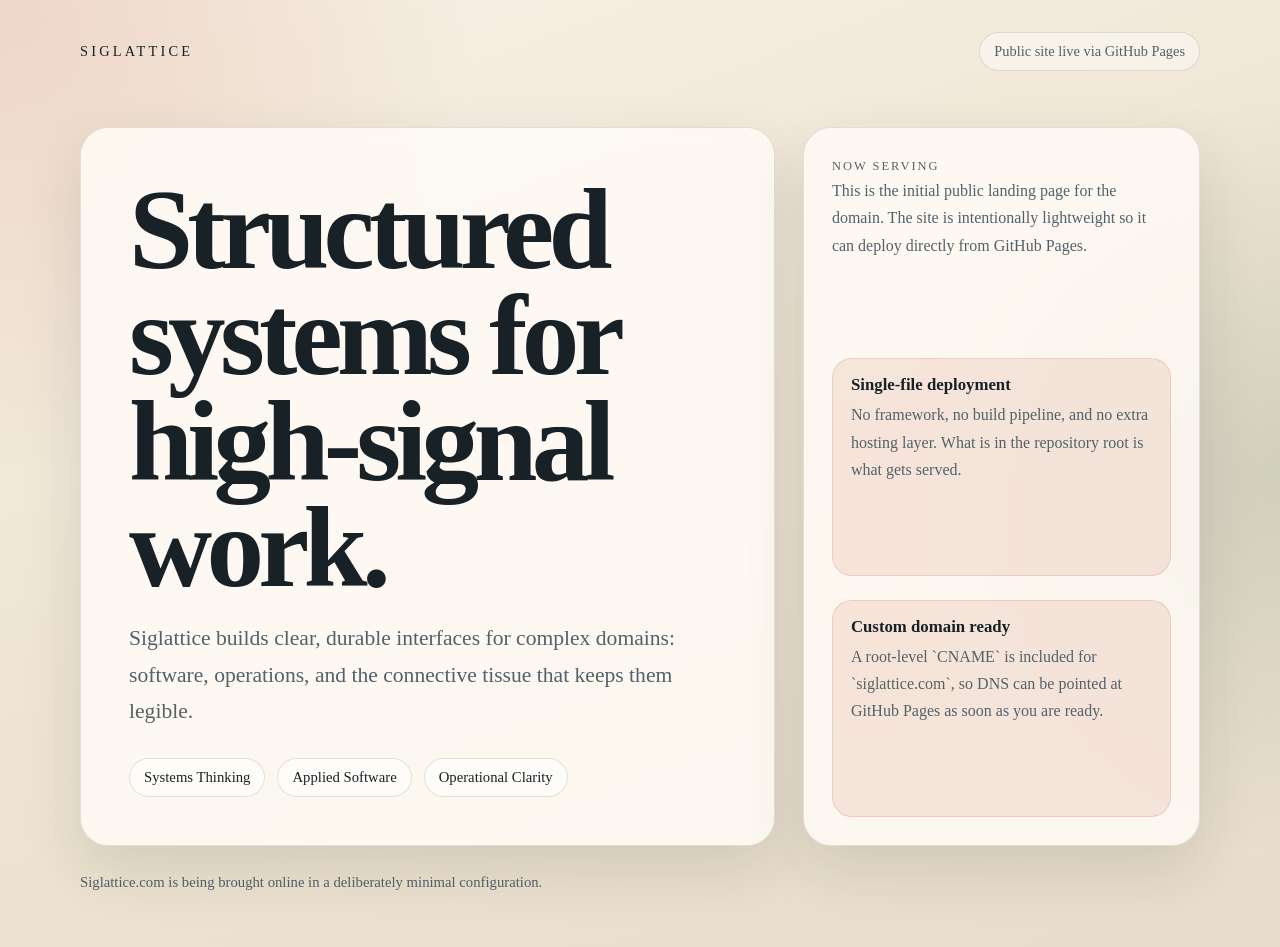
==== index.html @ efca010e "Add GitHub Pages landing page" ====
<!doctype html>
<html lang="en">
  <head>
    <meta charset="utf-8">
    <meta name="viewport" content="width=device-width, initial-scale=1">
    <title>Siglattice</title>
    <meta
      name="description"
      content="Siglattice builds structured systems for complex, high-signal work."
    >
    <style>
      :root {
        --bg: #f5efe4;
        --panel: rgba(255, 252, 247, 0.84);
        --text: #182126;
        --muted: #53616a;
        --line: rgba(24, 33, 38, 0.12);
        --accent: #c65d3b;
        --accent-soft: rgba(198, 93, 59, 0.12);
        --shadow: 0 24px 60px rgba(24, 33, 38, 0.12);
      }

      * {
        box-sizing: border-box;
      }

      html {
        min-height: 100%;
        background:
          radial-gradient(circle at top left, rgba(198, 93, 59, 0.18), transparent 30%),
          radial-gradient(circle at right, rgba(39, 89, 74, 0.14), transparent 28%),
          linear-gradient(160deg, #f7f1e7 0%, #efe5d2 48%, #e8ddca 100%);
      }

      body {
        margin: 0;
        min-height: 100vh;
        font-family: Georgia, "Times New Roman", serif;
        color: var(--text);
      }

      .shell {
        width: min(1120px, calc(100vw - 48px));
        margin: 0 auto;
        padding: 32px 0 56px;
      }

      .masthead {
        display: flex;
        justify-content: space-between;
        align-items: center;
        gap: 16px;
        margin-bottom: 56px;
      }

      .brand {
        font-size: 0.9rem;
        letter-spacing: 0.22em;
        text-transform: uppercase;
      }

      .status {
        border: 1px solid var(--line);
        border-radius: 999px;
        padding: 10px 14px;
        background: rgba(255, 255, 255, 0.45);
        color: var(--muted);
        font-size: 0.9rem;
      }

      .hero {
        display: grid;
        grid-template-columns: minmax(0, 1.4fr) minmax(280px, 0.8fr);
        gap: 28px;
        align-items: stretch;
      }

      .intro,
      .panel {
        border: 1px solid var(--line);
        border-radius: 28px;
        background: var(--panel);
        backdrop-filter: blur(10px);
        box-shadow: var(--shadow);
      }

      .intro {
        padding: 48px;
      }

      h1 {
        margin: 0 0 20px;
        font-size: clamp(3.6rem, 10vw, 7.2rem);
        line-height: 0.92;
        font-weight: 600;
        letter-spacing: -0.05em;
      }

      .lead {
        max-width: 36rem;
        margin: 0 0 28px;
        font-size: clamp(1.05rem, 2.2vw, 1.35rem);
        line-height: 1.7;
        color: var(--muted);
      }

      .pillrow {
        display: flex;
        flex-wrap: wrap;
        gap: 12px;
      }

      .pill {
        padding: 10px 14px;
        border-radius: 999px;
        border: 1px solid var(--line);
        background: rgba(255, 255, 255, 0.6);
        font-size: 0.92rem;
      }

      .panel {
        padding: 28px;
        display: grid;
        gap: 24px;
      }

      .eyebrow {
        margin: 0;
        color: var(--accent);
        text-transform: uppercase;
        letter-spacing: 0.16em;
        font-size: 0.78rem;
      }

      .panel p {
        margin: 0;
        color: var(--muted);
        line-height: 1.7;
      }

      .signal {
        padding: 16px 18px;
        border-radius: 20px;
        background: var(--accent-soft);
        border: 1px solid rgba(198, 93, 59, 0.18);
      }

      .signal strong {
        display: block;
        margin-bottom: 6px;
        font-size: 1.05rem;
        color: var(--text);
      }

      footer {
        margin-top: 28px;
        color: var(--muted);
        font-size: 0.92rem;
      }

      @media (max-width: 840px) {
        .shell {
          width: min(100vw - 28px, 1120px);
          padding-top: 18px;
        }

        .masthead {
          margin-bottom: 22px;
          align-items: flex-start;
          flex-direction: column;
        }

        .hero {
          grid-template-columns: 1fr;
        }

        .intro,
        .panel {
          padding: 24px;
          border-radius: 22px;
        }
      }
    </style>
  </head>
  <body>
    <main class="shell">
      <div class="masthead">
        <div class="brand">Siglattice</div>
        <div class="status">Public site live via GitHub Pages</div>
      </div>

      <section class="hero">
        <article class="intro">
          <h1>Structured systems for high-signal work.</h1>
          <p class="lead">
            Siglattice builds clear, durable interfaces for complex domains:
            software, operations, and the connective tissue that keeps them legible.
          </p>
          <div class="pillrow">
            <div class="pill">Systems Thinking</div>
            <div class="pill">Applied Software</div>
            <div class="pill">Operational Clarity</div>
          </div>
        </article>

        <aside class="panel">
          <div>
            <p class="eyebrow">Now Serving</p>
            <p>
              This is the initial public landing page for the domain. The site is
              intentionally lightweight so it can deploy directly from GitHub Pages.
            </p>
          </div>

          <div class="signal">
            <strong>Single-file deployment</strong>
            <p>
              No framework, no build pipeline, and no extra hosting layer. What is in
              the repository root is what gets served.
            </p>
          </div>

          <div class="signal">
            <strong>Custom domain ready</strong>
            <p>
              A root-level `CNAME` is included for `siglattice.com`, so DNS can be
              pointed at GitHub Pages as soon as you are ready.
            </p>
          </div>
        </aside>
      </section>

      <footer>
        Siglattice.com is being brought online in a deliberately minimal configuration.
      </footer>
    </main>
  </body>
</html>
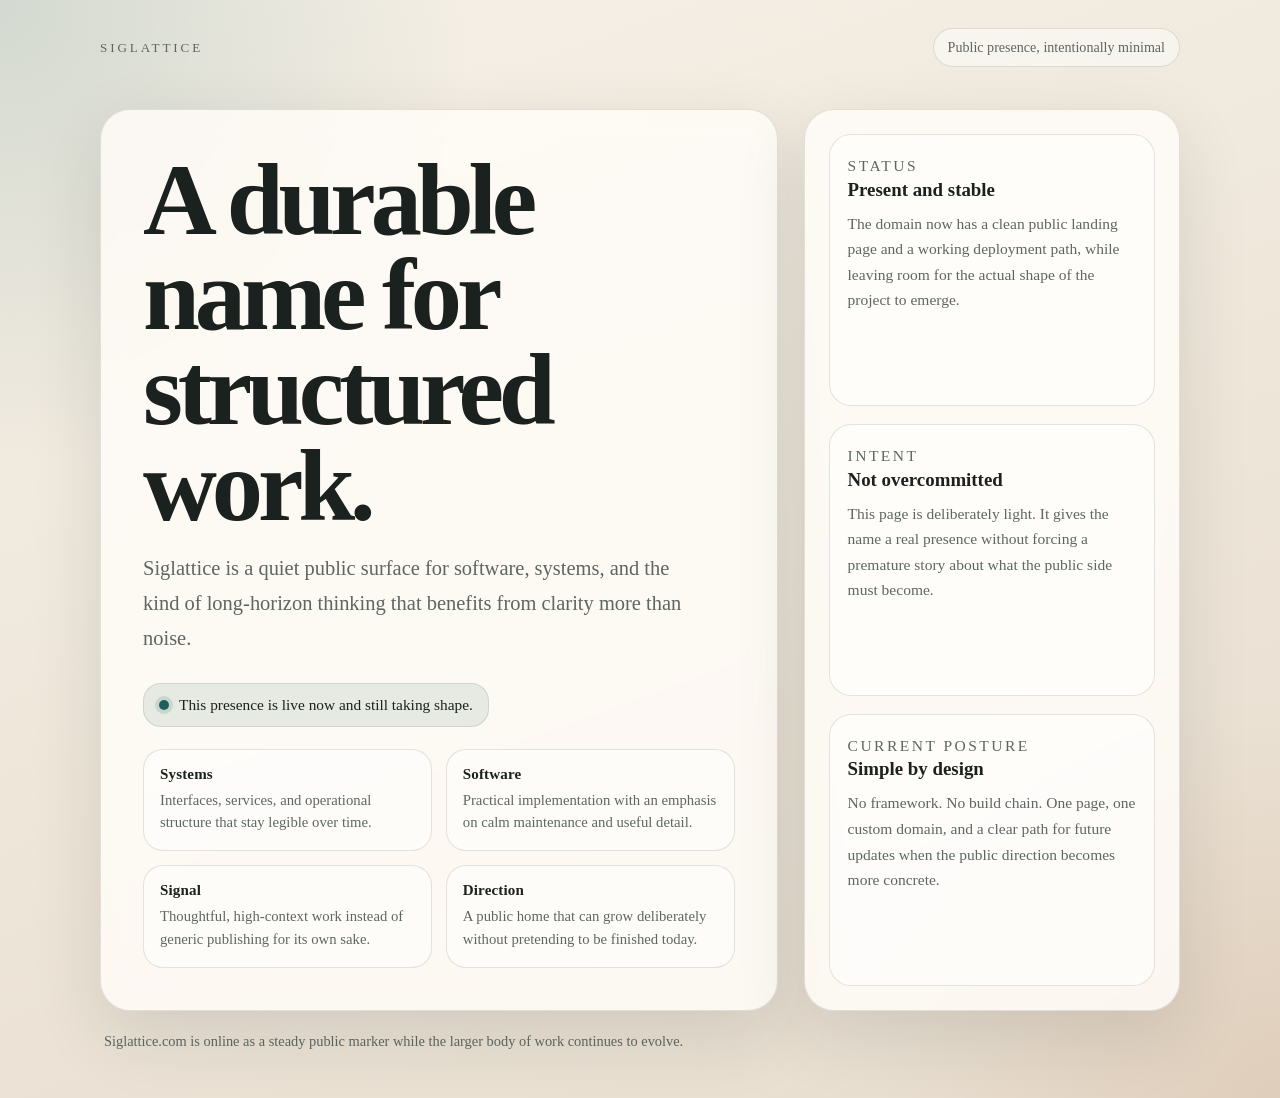
==== commit 3e2d6a78: "Refresh Siglattice landing page" ====
--- a/index.html
+++ b/index.html
@@ -6,18 +6,18 @@
     <title>Siglattice</title>
     <meta
       name="description"
-      content="Siglattice builds structured systems for complex, high-signal work."
+      content="Siglattice is a surface for structured systems, software, and durable digital presence."
     >
     <style>
       :root {
-        --bg: #f5efe4;
-        --panel: rgba(255, 252, 247, 0.84);
-        --text: #182126;
-        --muted: #53616a;
-        --line: rgba(24, 33, 38, 0.12);
-        --accent: #c65d3b;
-        --accent-soft: rgba(198, 93, 59, 0.12);
-        --shadow: 0 24px 60px rgba(24, 33, 38, 0.12);
+        --bg: #f2eee6;
+        --paper: rgba(255, 252, 247, 0.86);
+        --ink: #1b211f;
+        --muted: #5d6762;
+        --line: rgba(27, 33, 31, 0.12);
+        --accent: #1f5f57;
+        --accent-soft: rgba(31, 95, 87, 0.1);
+        --shadow: 0 24px 70px rgba(27, 33, 31, 0.12);
       }
 
       * {
@@ -27,22 +27,22 @@
       html {
         min-height: 100%;
         background:
-          radial-gradient(circle at top left, rgba(198, 93, 59, 0.18), transparent 30%),
-          radial-gradient(circle at right, rgba(39, 89, 74, 0.14), transparent 28%),
-          linear-gradient(160deg, #f7f1e7 0%, #efe5d2 48%, #e8ddca 100%);
+          radial-gradient(circle at top left, rgba(31, 95, 87, 0.16), transparent 28%),
+          radial-gradient(circle at bottom right, rgba(177, 111, 64, 0.14), transparent 24%),
+          linear-gradient(160deg, #f6f1e8 0%, #eee6d9 52%, #e7ddcf 100%);
       }
 
       body {
         margin: 0;
         min-height: 100vh;
-        font-family: Georgia, "Times New Roman", serif;
-        color: var(--text);
+        color: var(--ink);
+        font-family: "Iowan Old Style", "Palatino Linotype", "Book Antiqua", Georgia, serif;
       }
 
       .shell {
-        width: min(1120px, calc(100vw - 48px));
+        width: min(1080px, calc(100vw - 40px));
         margin: 0 auto;
-        padding: 32px 0 56px;
+        padding: 28px 0 48px;
       }
 
       .masthead {
@@ -50,188 +50,249 @@
         justify-content: space-between;
         align-items: center;
         gap: 16px;
-        margin-bottom: 56px;
+        margin-bottom: 42px;
       }
 
       .brand {
-        font-size: 0.9rem;
         letter-spacing: 0.22em;
         text-transform: uppercase;
-      }
-
-      .status {
-        border: 1px solid var(--line);
+        font-size: 0.82rem;
+        color: var(--muted);
+      }
+
+      .state {
+        padding: 10px 14px;
         border-radius: 999px;
-        padding: 10px 14px;
-        background: rgba(255, 255, 255, 0.45);
-        color: var(--muted);
-        font-size: 0.9rem;
+        border: 1px solid var(--line);
+        background: rgba(255, 255, 255, 0.46);
+        color: var(--muted);
+        font-size: 0.88rem;
+      }
+
+      .frame {
+        display: grid;
+        grid-template-columns: minmax(0, 1.35fr) minmax(300px, 0.75fr);
+        gap: 26px;
+      }
+
+      .hero,
+      .column {
+        border: 1px solid var(--line);
+        border-radius: 30px;
+        background: var(--paper);
+        backdrop-filter: blur(12px);
+        box-shadow: var(--shadow);
       }
 
       .hero {
-        display: grid;
-        grid-template-columns: minmax(0, 1.4fr) minmax(280px, 0.8fr);
-        gap: 28px;
-        align-items: stretch;
-      }
-
-      .intro,
-      .panel {
-        border: 1px solid var(--line);
-        border-radius: 28px;
-        background: var(--panel);
-        backdrop-filter: blur(10px);
-        box-shadow: var(--shadow);
-      }
-
-      .intro {
-        padding: 48px;
+        padding: 42px;
       }
 
       h1 {
-        margin: 0 0 20px;
-        font-size: clamp(3.6rem, 10vw, 7.2rem);
-        line-height: 0.92;
+        margin: 0 0 18px;
+        font-size: clamp(3.4rem, 8vw, 6.6rem);
+        line-height: 0.93;
         font-weight: 600;
         letter-spacing: -0.05em;
       }
 
-      .lead {
-        max-width: 36rem;
-        margin: 0 0 28px;
-        font-size: clamp(1.05rem, 2.2vw, 1.35rem);
-        line-height: 1.7;
-        color: var(--muted);
-      }
-
-      .pillrow {
-        display: flex;
-        flex-wrap: wrap;
-        gap: 12px;
-      }
-
-      .pill {
-        padding: 10px 14px;
+      .lede {
+        max-width: 34rem;
+        margin: 0 0 26px;
+        color: var(--muted);
+        font-size: clamp(1.05rem, 2vw, 1.28rem);
+        line-height: 1.72;
+      }
+
+      .note {
+        display: inline-flex;
+        align-items: center;
+        gap: 10px;
+        padding: 12px 15px;
+        border-radius: 18px;
+        background: var(--accent-soft);
+        border: 1px solid rgba(31, 95, 87, 0.14);
+        color: var(--ink);
+        font-size: 0.96rem;
+      }
+
+      .note::before {
+        content: "";
+        width: 10px;
+        height: 10px;
         border-radius: 999px;
-        border: 1px solid var(--line);
-        background: rgba(255, 255, 255, 0.6);
-        font-size: 0.92rem;
-      }
-
-      .panel {
-        padding: 28px;
+        background: var(--accent);
+        box-shadow: 0 0 0 4px rgba(31, 95, 87, 0.14);
+      }
+
+      .column {
         display: grid;
-        gap: 24px;
+        gap: 18px;
+        padding: 24px;
+      }
+
+      .card {
+        padding: 18px 18px 20px;
+        border-radius: 22px;
+        border: 1px solid var(--line);
+        background: rgba(255, 255, 255, 0.56);
       }
 
       .eyebrow {
-        margin: 0;
+        margin: 0 0 8px;
         color: var(--accent);
         text-transform: uppercase;
         letter-spacing: 0.16em;
-        font-size: 0.78rem;
-      }
-
-      .panel p {
+        font-size: 0.76rem;
+      }
+
+      .card h2 {
+        margin: 0 0 10px;
+        font-size: 1.18rem;
+        font-weight: 600;
+      }
+
+      .card p {
         margin: 0;
         color: var(--muted);
-        line-height: 1.7;
-      }
-
-      .signal {
-        padding: 16px 18px;
+        line-height: 1.65;
+        font-size: 0.97rem;
+      }
+
+      .grid {
+        display: grid;
+        grid-template-columns: repeat(2, minmax(0, 1fr));
+        gap: 14px;
+        margin-top: 22px;
+      }
+
+      .tile {
+        padding: 16px;
         border-radius: 20px;
-        background: var(--accent-soft);
-        border: 1px solid rgba(198, 93, 59, 0.18);
-      }
-
-      .signal strong {
+        border: 1px solid var(--line);
+        background: rgba(255, 255, 255, 0.5);
+      }
+
+      .tile strong {
         display: block;
         margin-bottom: 6px;
-        font-size: 1.05rem;
-        color: var(--text);
+        font-size: 0.94rem;
+        letter-spacing: 0.01em;
+      }
+
+      .tile span {
+        color: var(--muted);
+        font-size: 0.92rem;
+        line-height: 1.55;
       }
 
       footer {
-        margin-top: 28px;
-        color: var(--muted);
-        font-size: 0.92rem;
-      }
-
-      @media (max-width: 840px) {
+        margin-top: 22px;
+        padding-left: 4px;
+        color: var(--muted);
+        font-size: 0.9rem;
+      }
+
+      @media (max-width: 880px) {
         .shell {
-          width: min(100vw - 28px, 1120px);
+          width: min(100vw - 24px, 1080px);
           padding-top: 18px;
         }
 
         .masthead {
-          margin-bottom: 22px;
+          margin-bottom: 20px;
+          flex-direction: column;
           align-items: flex-start;
-          flex-direction: column;
+        }
+
+        .frame {
+          grid-template-columns: 1fr;
         }
 
         .hero {
+          padding: 28px;
+          border-radius: 24px;
+        }
+
+        .column {
+          padding: 18px;
+          border-radius: 24px;
+        }
+
+        .grid {
           grid-template-columns: 1fr;
-        }
-
-        .intro,
-        .panel {
-          padding: 24px;
-          border-radius: 22px;
         }
       }
     </style>
   </head>
   <body>
     <main class="shell">
-      <div class="masthead">
+      <header class="masthead">
         <div class="brand">Siglattice</div>
-        <div class="status">Public site live via GitHub Pages</div>
-      </div>
-
-      <section class="hero">
-        <article class="intro">
-          <h1>Structured systems for high-signal work.</h1>
-          <p class="lead">
-            Siglattice builds clear, durable interfaces for complex domains:
-            software, operations, and the connective tissue that keeps them legible.
+        <div class="state">Public presence, intentionally minimal</div>
+      </header>
+
+      <section class="frame">
+        <article class="hero">
+          <h1>A durable name for structured work.</h1>
+          <p class="lede">
+            Siglattice is a quiet public surface for software, systems, and the kind of
+            long-horizon thinking that benefits from clarity more than noise.
           </p>
-          <div class="pillrow">
-            <div class="pill">Systems Thinking</div>
-            <div class="pill">Applied Software</div>
-            <div class="pill">Operational Clarity</div>
+          <div class="note">This presence is live now and still taking shape.</div>
+
+          <div class="grid">
+            <div class="tile">
+              <strong>Systems</strong>
+              <span>Interfaces, services, and operational structure that stay legible over time.</span>
+            </div>
+            <div class="tile">
+              <strong>Software</strong>
+              <span>Practical implementation with an emphasis on calm maintenance and useful detail.</span>
+            </div>
+            <div class="tile">
+              <strong>Signal</strong>
+              <span>Thoughtful, high-context work instead of generic publishing for its own sake.</span>
+            </div>
+            <div class="tile">
+              <strong>Direction</strong>
+              <span>A public home that can grow deliberately without pretending to be finished today.</span>
+            </div>
           </div>
         </article>
 
-        <aside class="panel">
-          <div>
-            <p class="eyebrow">Now Serving</p>
+        <aside class="column">
+          <section class="card">
+            <p class="eyebrow">Status</p>
+            <h2>Present and stable</h2>
             <p>
-              This is the initial public landing page for the domain. The site is
-              intentionally lightweight so it can deploy directly from GitHub Pages.
+              The domain now has a clean public landing page and a working deployment path,
+              while leaving room for the actual shape of the project to emerge.
             </p>
-          </div>
-
-          <div class="signal">
-            <strong>Single-file deployment</strong>
+          </section>
+
+          <section class="card">
+            <p class="eyebrow">Intent</p>
+            <h2>Not overcommitted</h2>
             <p>
-              No framework, no build pipeline, and no extra hosting layer. What is in
-              the repository root is what gets served.
+              This page is deliberately light. It gives the name a real presence without forcing
+              a premature story about what the public side must become.
             </p>
-          </div>
-
-          <div class="signal">
-            <strong>Custom domain ready</strong>
+          </section>
+
+          <section class="card">
+            <p class="eyebrow">Current posture</p>
+            <h2>Simple by design</h2>
             <p>
-              A root-level `CNAME` is included for `siglattice.com`, so DNS can be
-              pointed at GitHub Pages as soon as you are ready.
+              No framework. No build chain. One page, one custom domain, and a clear path for
+              future updates when the public direction becomes more concrete.
             </p>
-          </div>
+          </section>
         </aside>
       </section>
 
       <footer>
-        Siglattice.com is being brought online in a deliberately minimal configuration.
+        Siglattice.com is online as a steady public marker while the larger body of work continues to evolve.
       </footer>
     </main>
   </body>
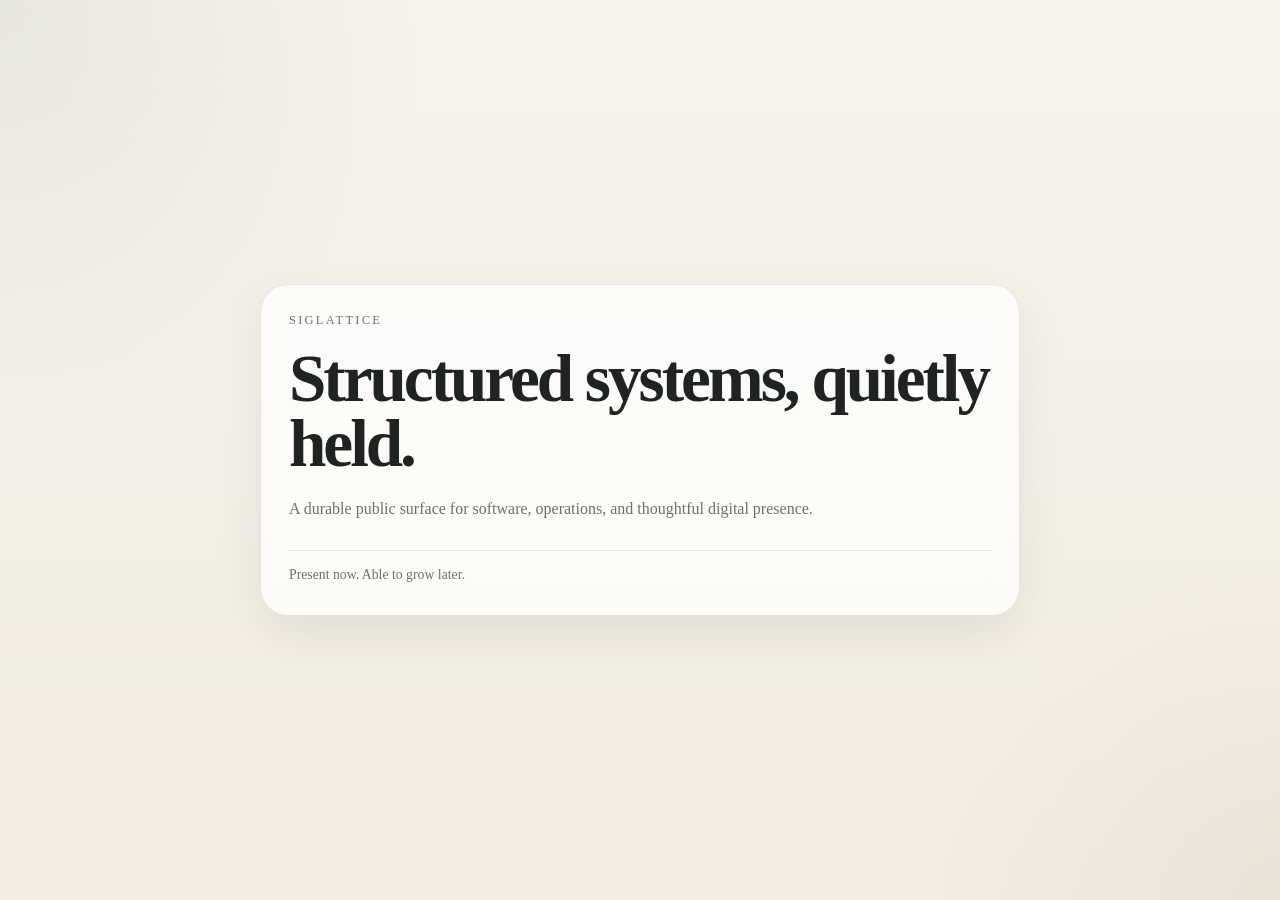
==== commit 693add1a: "Simplify Siglattice landing page" ====
--- a/index.html
+++ b/index.html
@@ -6,18 +6,16 @@
     <title>Siglattice</title>
     <meta
       name="description"
-      content="Siglattice is a surface for structured systems, software, and durable digital presence."
+      content="Siglattice"
     >
     <style>
       :root {
-        --bg: #f2eee6;
-        --paper: rgba(255, 252, 247, 0.86);
-        --ink: #1b211f;
-        --muted: #5d6762;
-        --line: rgba(27, 33, 31, 0.12);
-        --accent: #1f5f57;
-        --accent-soft: rgba(31, 95, 87, 0.1);
-        --shadow: 0 24px 70px rgba(27, 33, 31, 0.12);
+        --bg: #f5f2ea;
+        --panel: rgba(255, 255, 255, 0.72);
+        --text: #1f2422;
+        --muted: #6a726d;
+        --line: rgba(31, 36, 34, 0.1);
+        --shadow: 0 18px 48px rgba(31, 36, 34, 0.08);
       }
 
       * {
@@ -27,273 +25,93 @@
       html {
         min-height: 100%;
         background:
-          radial-gradient(circle at top left, rgba(31, 95, 87, 0.16), transparent 28%),
-          radial-gradient(circle at bottom right, rgba(177, 111, 64, 0.14), transparent 24%),
-          linear-gradient(160deg, #f6f1e8 0%, #eee6d9 52%, #e7ddcf 100%);
+          radial-gradient(circle at top left, rgba(43, 72, 63, 0.08), transparent 28%),
+          radial-gradient(circle at bottom right, rgba(143, 116, 84, 0.08), transparent 22%),
+          linear-gradient(180deg, #f7f4ed 0%, #f2ece1 100%);
       }
 
       body {
         margin: 0;
         min-height: 100vh;
-        color: var(--ink);
+        color: var(--text);
         font-family: "Iowan Old Style", "Palatino Linotype", "Book Antiqua", Georgia, serif;
       }
 
-      .shell {
-        width: min(1080px, calc(100vw - 40px));
-        margin: 0 auto;
-        padding: 28px 0 48px;
-      }
-
-      .masthead {
-        display: flex;
-        justify-content: space-between;
-        align-items: center;
-        gap: 16px;
-        margin-bottom: 42px;
-      }
-
-      .brand {
-        letter-spacing: 0.22em;
-        text-transform: uppercase;
-        font-size: 0.82rem;
-        color: var(--muted);
-      }
-
-      .state {
-        padding: 10px 14px;
-        border-radius: 999px;
-        border: 1px solid var(--line);
-        background: rgba(255, 255, 255, 0.46);
-        color: var(--muted);
-        font-size: 0.88rem;
+      main {
+        min-height: 100vh;
+        display: grid;
+        place-items: center;
+        padding: 24px;
       }
 
       .frame {
-        display: grid;
-        grid-template-columns: minmax(0, 1.35fr) minmax(300px, 0.75fr);
-        gap: 26px;
-      }
-
-      .hero,
-      .column {
+        width: min(760px, 100%);
+        padding: 28px 28px 32px;
         border: 1px solid var(--line);
-        border-radius: 30px;
-        background: var(--paper);
+        border-radius: 28px;
+        background: var(--panel);
         backdrop-filter: blur(12px);
         box-shadow: var(--shadow);
       }
 
-      .hero {
-        padding: 42px;
+      .eyebrow {
+        margin: 0 0 18px;
+        color: var(--muted);
+        font-size: 0.78rem;
+        letter-spacing: 0.18em;
+        text-transform: uppercase;
       }
 
       h1 {
-        margin: 0 0 18px;
-        font-size: clamp(3.4rem, 8vw, 6.6rem);
-        line-height: 0.93;
+        margin: 0;
+        font-size: clamp(2.3rem, 6vw, 4.2rem);
+        line-height: 0.98;
         font-weight: 600;
-        letter-spacing: -0.05em;
+        letter-spacing: -0.045em;
       }
 
-      .lede {
+      p {
+        margin: 18px 0 0;
         max-width: 34rem;
-        margin: 0 0 26px;
         color: var(--muted);
-        font-size: clamp(1.05rem, 2vw, 1.28rem);
-        line-height: 1.72;
+        font-size: 1rem;
+        line-height: 1.7;
       }
 
-      .note {
-        display: inline-flex;
-        align-items: center;
-        gap: 10px;
-        padding: 12px 15px;
-        border-radius: 18px;
-        background: var(--accent-soft);
-        border: 1px solid rgba(31, 95, 87, 0.14);
-        color: var(--ink);
-        font-size: 0.96rem;
+      .footer {
+        margin-top: 28px;
+        padding-top: 16px;
+        border-top: 1px solid var(--line);
+        color: var(--muted);
+        font-size: 0.86rem;
       }
 
-      .note::before {
-        content: "";
-        width: 10px;
-        height: 10px;
-        border-radius: 999px;
-        background: var(--accent);
-        box-shadow: 0 0 0 4px rgba(31, 95, 87, 0.14);
-      }
-
-      .column {
-        display: grid;
-        gap: 18px;
-        padding: 24px;
-      }
-
-      .card {
-        padding: 18px 18px 20px;
-        border-radius: 22px;
-        border: 1px solid var(--line);
-        background: rgba(255, 255, 255, 0.56);
-      }
-
-      .eyebrow {
-        margin: 0 0 8px;
-        color: var(--accent);
-        text-transform: uppercase;
-        letter-spacing: 0.16em;
-        font-size: 0.76rem;
-      }
-
-      .card h2 {
-        margin: 0 0 10px;
-        font-size: 1.18rem;
-        font-weight: 600;
-      }
-
-      .card p {
-        margin: 0;
-        color: var(--muted);
-        line-height: 1.65;
-        font-size: 0.97rem;
-      }
-
-      .grid {
-        display: grid;
-        grid-template-columns: repeat(2, minmax(0, 1fr));
-        gap: 14px;
-        margin-top: 22px;
-      }
-
-      .tile {
-        padding: 16px;
-        border-radius: 20px;
-        border: 1px solid var(--line);
-        background: rgba(255, 255, 255, 0.5);
-      }
-
-      .tile strong {
-        display: block;
-        margin-bottom: 6px;
-        font-size: 0.94rem;
-        letter-spacing: 0.01em;
-      }
-
-      .tile span {
-        color: var(--muted);
-        font-size: 0.92rem;
-        line-height: 1.55;
-      }
-
-      footer {
-        margin-top: 22px;
-        padding-left: 4px;
-        color: var(--muted);
-        font-size: 0.9rem;
-      }
-
-      @media (max-width: 880px) {
-        .shell {
-          width: min(100vw - 24px, 1080px);
-          padding-top: 18px;
+      @media (max-width: 640px) {
+        .frame {
+          padding: 22px 20px 24px;
+          border-radius: 22px;
         }
 
-        .masthead {
-          margin-bottom: 20px;
-          flex-direction: column;
-          align-items: flex-start;
+        h1 {
+          font-size: clamp(2rem, 11vw, 3rem);
         }
 
-        .frame {
-          grid-template-columns: 1fr;
-        }
-
-        .hero {
-          padding: 28px;
-          border-radius: 24px;
-        }
-
-        .column {
-          padding: 18px;
-          border-radius: 24px;
-        }
-
-        .grid {
-          grid-template-columns: 1fr;
+        p {
+          font-size: 0.96rem;
         }
       }
     </style>
   </head>
   <body>
-    <main class="shell">
-      <header class="masthead">
-        <div class="brand">Siglattice</div>
-        <div class="state">Public presence, intentionally minimal</div>
-      </header>
-
+    <main>
       <section class="frame">
-        <article class="hero">
-          <h1>A durable name for structured work.</h1>
-          <p class="lede">
-            Siglattice is a quiet public surface for software, systems, and the kind of
-            long-horizon thinking that benefits from clarity more than noise.
-          </p>
-          <div class="note">This presence is live now and still taking shape.</div>
-
-          <div class="grid">
-            <div class="tile">
-              <strong>Systems</strong>
-              <span>Interfaces, services, and operational structure that stay legible over time.</span>
-            </div>
-            <div class="tile">
-              <strong>Software</strong>
-              <span>Practical implementation with an emphasis on calm maintenance and useful detail.</span>
-            </div>
-            <div class="tile">
-              <strong>Signal</strong>
-              <span>Thoughtful, high-context work instead of generic publishing for its own sake.</span>
-            </div>
-            <div class="tile">
-              <strong>Direction</strong>
-              <span>A public home that can grow deliberately without pretending to be finished today.</span>
-            </div>
-          </div>
-        </article>
-
-        <aside class="column">
-          <section class="card">
-            <p class="eyebrow">Status</p>
-            <h2>Present and stable</h2>
-            <p>
-              The domain now has a clean public landing page and a working deployment path,
-              while leaving room for the actual shape of the project to emerge.
-            </p>
-          </section>
-
-          <section class="card">
-            <p class="eyebrow">Intent</p>
-            <h2>Not overcommitted</h2>
-            <p>
-              This page is deliberately light. It gives the name a real presence without forcing
-              a premature story about what the public side must become.
-            </p>
-          </section>
-
-          <section class="card">
-            <p class="eyebrow">Current posture</p>
-            <h2>Simple by design</h2>
-            <p>
-              No framework. No build chain. One page, one custom domain, and a clear path for
-              future updates when the public direction becomes more concrete.
-            </p>
-          </section>
-        </aside>
+        <div class="eyebrow">Siglattice</div>
+        <h1>Structured systems, quietly held.</h1>
+        <p>
+          A durable public surface for software, operations, and thoughtful digital presence.
+        </p>
+        <div class="footer">Present now. Able to grow later.</div>
       </section>
-
-      <footer>
-        Siglattice.com is online as a steady public marker while the larger body of work continues to evolve.
-      </footer>
     </main>
   </body>
 </html>
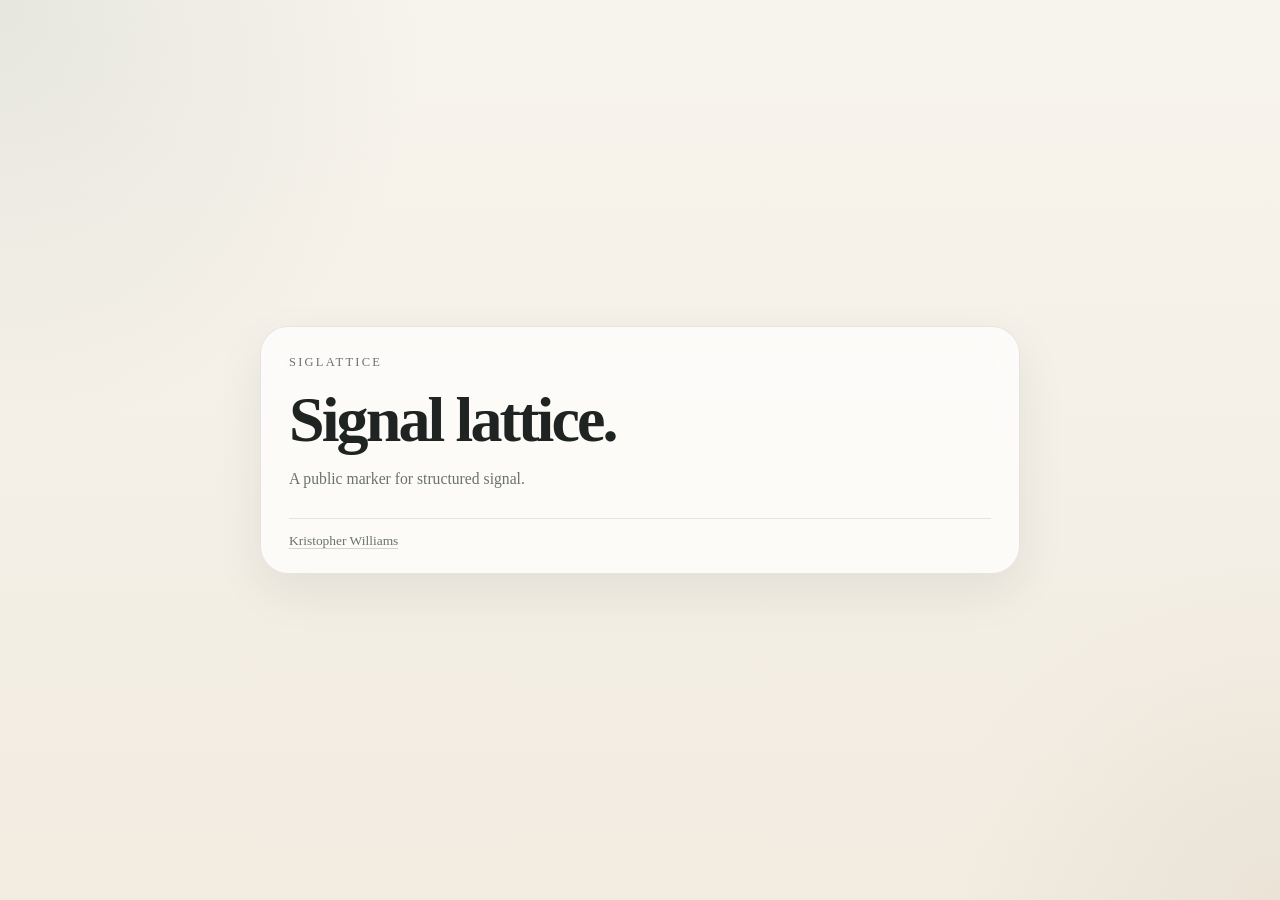
==== commit 1919cef6: "Trim Siglattice landing copy" ====
--- a/index.html
+++ b/index.html
@@ -4,10 +4,7 @@
     <meta charset="utf-8">
     <meta name="viewport" content="width=device-width, initial-scale=1">
     <title>Siglattice</title>
-    <meta
-      name="description"
-      content="Siglattice"
-    >
+    <meta name="description" content="Signal lattice.">
     <style>
       :root {
         --bg: #f5f2ea;
@@ -46,7 +43,7 @@
 
       .frame {
         width: min(760px, 100%);
-        padding: 28px 28px 32px;
+        padding: 28px 28px 24px;
         border: 1px solid var(--line);
         border-radius: 28px;
         background: var(--panel);
@@ -64,40 +61,50 @@
 
       h1 {
         margin: 0;
-        font-size: clamp(2.3rem, 6vw, 4.2rem);
-        line-height: 0.98;
+        font-size: clamp(2.2rem, 5.8vw, 4rem);
+        line-height: 1;
         font-weight: 600;
         letter-spacing: -0.045em;
       }
 
       p {
-        margin: 18px 0 0;
-        max-width: 34rem;
+        margin: 14px 0 0;
+        max-width: 28rem;
         color: var(--muted);
-        font-size: 1rem;
-        line-height: 1.7;
+        font-size: 0.98rem;
+        line-height: 1.65;
       }
 
-      .footer {
-        margin-top: 28px;
-        padding-top: 16px;
+      footer {
+        margin-top: 26px;
+        padding-top: 14px;
         border-top: 1px solid var(--line);
         color: var(--muted);
-        font-size: 0.86rem;
+        font-size: 0.84rem;
+      }
+
+      a {
+        color: inherit;
+        text-decoration: none;
+        border-bottom: 1px solid rgba(31, 36, 34, 0.18);
+      }
+
+      a:hover {
+        border-bottom-color: rgba(31, 36, 34, 0.48);
       }
 
       @media (max-width: 640px) {
         .frame {
-          padding: 22px 20px 24px;
+          padding: 22px 20px 20px;
           border-radius: 22px;
         }
 
         h1 {
-          font-size: clamp(2rem, 11vw, 3rem);
+          font-size: clamp(1.9rem, 10vw, 2.8rem);
         }
 
         p {
-          font-size: 0.96rem;
+          font-size: 0.94rem;
         }
       }
     </style>
@@ -106,11 +113,9 @@
     <main>
       <section class="frame">
         <div class="eyebrow">Siglattice</div>
-        <h1>Structured systems, quietly held.</h1>
-        <p>
-          A durable public surface for software, operations, and thoughtful digital presence.
-        </p>
-        <div class="footer">Present now. Able to grow later.</div>
+        <h1>Signal lattice.</h1>
+        <p>A public marker for structured signal.</p>
+        <footer><a href="https://kristopherwilliams.com/">Kristopher Williams</a></footer>
       </section>
     </main>
   </body>
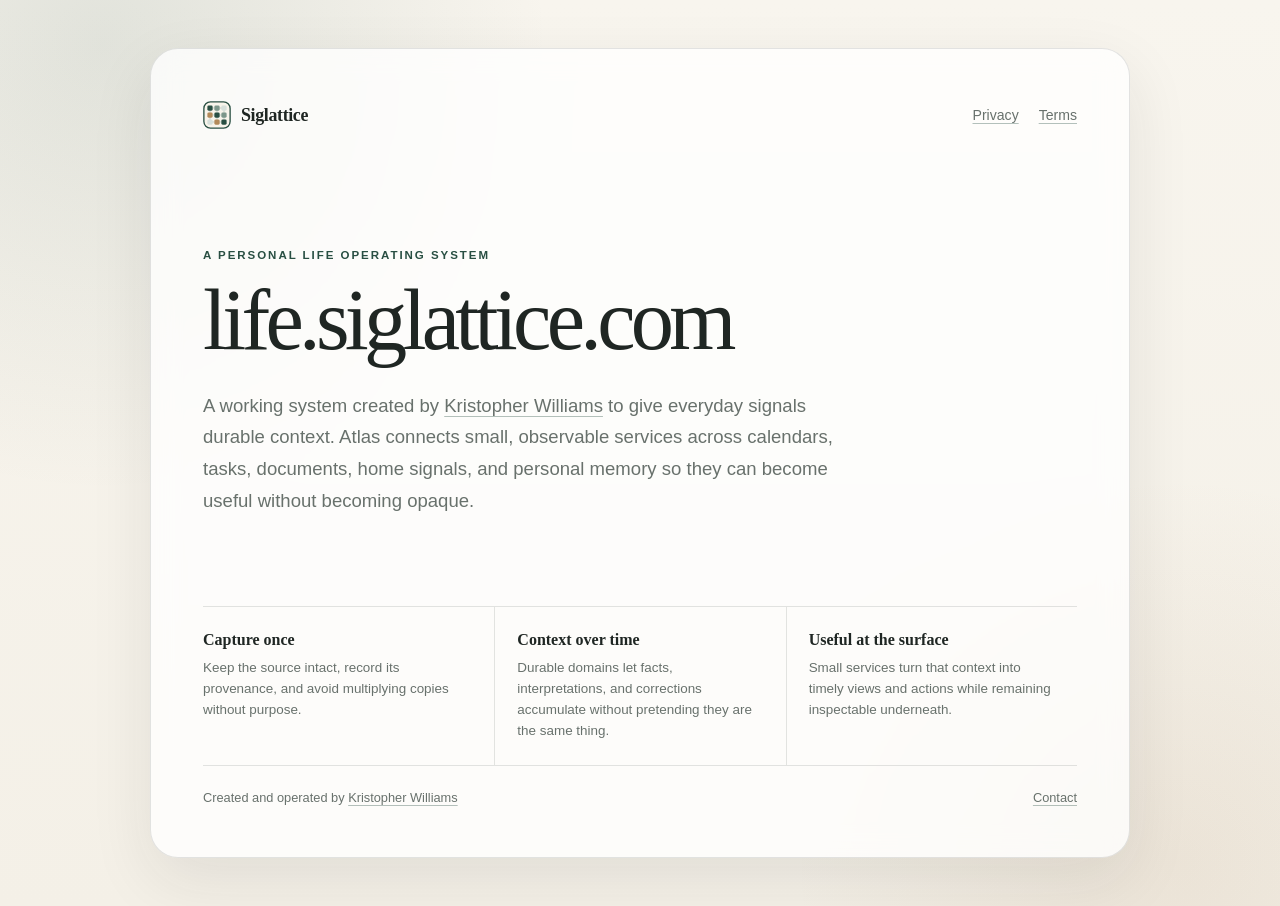
==== commit b2e9139e: "Add OAuth app identity and policy pages" ====
--- a/index.html
+++ b/index.html
@@ -4,118 +4,47 @@
     <meta charset="utf-8">
     <meta name="viewport" content="width=device-width, initial-scale=1">
     <title>Siglattice</title>
-    <meta name="description" content="Signal lattice.">
-    <style>
-      :root {
-        --bg: #f5f2ea;
-        --panel: rgba(255, 255, 255, 0.72);
-        --text: #1f2422;
-        --muted: #6a726d;
-        --line: rgba(31, 36, 34, 0.1);
-        --shadow: 0 18px 48px rgba(31, 36, 34, 0.08);
-      }
-
-      * {
-        box-sizing: border-box;
-      }
-
-      html {
-        min-height: 100%;
-        background:
-          radial-gradient(circle at top left, rgba(43, 72, 63, 0.08), transparent 28%),
-          radial-gradient(circle at bottom right, rgba(143, 116, 84, 0.08), transparent 22%),
-          linear-gradient(180deg, #f7f4ed 0%, #f2ece1 100%);
-      }
-
-      body {
-        margin: 0;
-        min-height: 100vh;
-        color: var(--text);
-        font-family: "Iowan Old Style", "Palatino Linotype", "Book Antiqua", Georgia, serif;
-      }
-
-      main {
-        min-height: 100vh;
-        display: grid;
-        place-items: center;
-        padding: 24px;
-      }
-
-      .frame {
-        width: min(760px, 100%);
-        padding: 28px 28px 24px;
-        border: 1px solid var(--line);
-        border-radius: 28px;
-        background: var(--panel);
-        backdrop-filter: blur(12px);
-        box-shadow: var(--shadow);
-      }
-
-      .eyebrow {
-        margin: 0 0 18px;
-        color: var(--muted);
-        font-size: 0.78rem;
-        letter-spacing: 0.18em;
-        text-transform: uppercase;
-      }
-
-      h1 {
-        margin: 0;
-        font-size: clamp(2.2rem, 5.8vw, 4rem);
-        line-height: 1;
-        font-weight: 600;
-        letter-spacing: -0.045em;
-      }
-
-      p {
-        margin: 14px 0 0;
-        max-width: 28rem;
-        color: var(--muted);
-        font-size: 0.98rem;
-        line-height: 1.65;
-      }
-
-      footer {
-        margin-top: 26px;
-        padding-top: 14px;
-        border-top: 1px solid var(--line);
-        color: var(--muted);
-        font-size: 0.84rem;
-      }
-
-      a {
-        color: inherit;
-        text-decoration: none;
-        border-bottom: 1px solid rgba(31, 36, 34, 0.18);
-      }
-
-      a:hover {
-        border-bottom-color: rgba(31, 36, 34, 0.48);
-      }
-
-      @media (max-width: 640px) {
-        .frame {
-          padding: 22px 20px 20px;
-          border-radius: 22px;
-        }
-
-        h1 {
-          font-size: clamp(1.9rem, 10vw, 2.8rem);
-        }
-
-        p {
-          font-size: 0.94rem;
-        }
-      }
-    </style>
+    <meta name="description" content="life.siglattice.com is a personal life operating system created by Kristopher Williams: durable context, small services, and useful signals working together.">
+    <link rel="icon" href="/assets/siglattice-mark.svg" type="image/svg+xml">
+    <link rel="apple-touch-icon" href="/assets/siglattice-mark-512.png">
+    <link rel="stylesheet" href="/assets/site.css">
   </head>
   <body>
-    <main>
-      <section class="frame">
-        <div class="eyebrow">Siglattice</div>
-        <h1>Signal lattice.</h1>
-        <p>A public marker for structured signal.</p>
-        <footer><a href="https://kristopherwilliams.com/">Kristopher Williams</a></footer>
+    <main class="page page-home">
+      <section class="frame hero">
+        <nav class="topbar" aria-label="Primary navigation">
+          <a class="wordmark" href="/" aria-current="page"><img src="/assets/siglattice-mark.svg" alt="">Siglattice</a>
+          <div class="nav-links">
+            <a href="/privacy-policy/">Privacy</a>
+            <a href="/terms-of-service/">Terms</a>
+          </div>
+        </nav>
+
+        <div class="hero-copy">
+          <p class="eyebrow">A personal life operating system</p>
+          <h1>life.siglattice.com</h1>
+          <p class="lede">A working system created by <a href="https://krwill.xyz/">Kristopher Williams</a> to give everyday signals durable context. Atlas connects small, observable services across calendars, tasks, documents, home signals, and personal memory so they can become useful without becoming opaque.</p>
+        </div>
+
+        <div class="principles" aria-label="Operating principles">
+          <article>
+            <h2>Capture once</h2>
+            <p>Keep the source intact, record its provenance, and avoid multiplying copies without purpose.</p>
+          </article>
+          <article>
+            <h2>Context over time</h2>
+            <p>Durable domains let facts, interpretations, and corrections accumulate without pretending they are the same thing.</p>
+          </article>
+          <article>
+            <h2>Useful at the surface</h2>
+            <p>Small services turn that context into timely views and actions while remaining inspectable underneath.</p>
+          </article>
+        </div>
+
+        <footer class="site-footer">
+          <span>Created and operated by <a href="https://krwill.xyz/">Kristopher Williams</a></span>
+          <span><a href="mailto:kristopher.williams@fastmail.com">Contact</a></span>
+        </footer>
       </section>
     </main>
   </body>
--- a/assets/site.css
+++ b/assets/site.css
@@ -0,0 +1,282 @@
+:root {
+  color-scheme: light;
+  --bg: #f4f0e7;
+  --panel: rgba(255, 255, 255, 0.78);
+  --panel-solid: #fbfaf6;
+  --text: #1f2623;
+  --muted: #68716c;
+  --accent: #294f43;
+  --accent-soft: #dce7e1;
+  --line: rgba(31, 38, 35, 0.12);
+  --shadow: 0 22px 64px rgba(31, 38, 35, 0.09);
+}
+
+* {
+  box-sizing: border-box;
+}
+
+html {
+  min-height: 100%;
+  background:
+    radial-gradient(circle at 8% 5%, rgba(41, 79, 67, 0.11), transparent 28rem),
+    radial-gradient(circle at 92% 95%, rgba(154, 112, 69, 0.1), transparent 24rem),
+    linear-gradient(180deg, #f8f5ee 0%, var(--bg) 100%);
+}
+
+body {
+  margin: 0;
+  min-height: 100vh;
+  color: var(--text);
+  font-family: "Avenir Next", Avenir, "Segoe UI", sans-serif;
+  -webkit-font-smoothing: antialiased;
+}
+
+a {
+  color: inherit;
+  text-decoration-color: rgba(41, 79, 67, 0.35);
+  text-decoration-thickness: 1px;
+  text-underline-offset: 0.22em;
+}
+
+a:hover,
+a:focus-visible {
+  color: var(--accent);
+  text-decoration-color: currentColor;
+}
+
+.page {
+  min-height: 100vh;
+  padding: clamp(18px, 4vw, 48px);
+}
+
+.page-home {
+  display: grid;
+  place-items: center;
+}
+
+.frame {
+  width: min(980px, 100%);
+  border: 1px solid var(--line);
+  border-radius: 28px;
+  background: var(--panel);
+  box-shadow: var(--shadow);
+  backdrop-filter: blur(14px);
+}
+
+.hero {
+  padding: clamp(22px, 5vw, 52px);
+}
+
+.topbar,
+.site-footer {
+  display: flex;
+  align-items: center;
+  justify-content: space-between;
+  gap: 20px;
+}
+
+.wordmark {
+  display: inline-flex;
+  align-items: center;
+  gap: 10px;
+  color: var(--text);
+  font-family: "Iowan Old Style", "Palatino Linotype", Georgia, serif;
+  font-size: 1.12rem;
+  font-weight: 600;
+  letter-spacing: -0.02em;
+  text-decoration: none;
+}
+
+.wordmark img {
+  width: 28px;
+  height: 28px;
+}
+
+.nav-links {
+  display: flex;
+  gap: 20px;
+  color: var(--muted);
+  font-size: 0.88rem;
+}
+
+.hero-copy {
+  padding: clamp(64px, 12vw, 120px) 0 clamp(52px, 9vw, 90px);
+}
+
+.eyebrow {
+  margin: 0 0 18px;
+  color: var(--accent);
+  font-size: 0.72rem;
+  font-weight: 700;
+  letter-spacing: 0.17em;
+  text-transform: uppercase;
+}
+
+h1,
+h2 {
+  font-family: "Iowan Old Style", "Palatino Linotype", Georgia, serif;
+}
+
+h1 {
+  max-width: 760px;
+  margin: 0;
+  font-size: clamp(2.65rem, 7.5vw, 5.4rem);
+  font-weight: 500;
+  letter-spacing: -0.055em;
+  line-height: 0.96;
+}
+
+.lede {
+  max-width: 670px;
+  margin: 28px 0 0;
+  color: var(--muted);
+  font-size: clamp(1rem, 2vw, 1.16rem);
+  line-height: 1.7;
+}
+
+.principles {
+  display: grid;
+  grid-template-columns: repeat(3, 1fr);
+  border-top: 1px solid var(--line);
+  border-bottom: 1px solid var(--line);
+}
+
+.principles article {
+  padding: 24px 22px 24px 0;
+}
+
+.principles article + article {
+  padding-left: 22px;
+  border-left: 1px solid var(--line);
+}
+
+.principles h2 {
+  margin: 0;
+  font-size: 1rem;
+  font-weight: 600;
+}
+
+.principles p {
+  margin: 9px 0 0;
+  color: var(--muted);
+  font-size: 0.84rem;
+  line-height: 1.55;
+}
+
+.site-footer {
+  margin-top: 24px;
+  color: var(--muted);
+  font-size: 0.8rem;
+}
+
+.document {
+  width: min(800px, 100%);
+  margin: 0 auto;
+  padding: clamp(24px, 6vw, 64px);
+}
+
+.document-header {
+  padding-bottom: 32px;
+  border-bottom: 1px solid var(--line);
+}
+
+.document-header .wordmark {
+  margin-bottom: clamp(52px, 10vw, 92px);
+}
+
+.document h1 {
+  font-size: clamp(2.35rem, 7vw, 4.6rem);
+}
+
+.effective {
+  margin: 20px 0 0;
+  color: var(--muted);
+  font-size: 0.86rem;
+}
+
+.document-content {
+  padding-top: 16px;
+}
+
+.document-content section {
+  padding: 28px 0;
+  border-bottom: 1px solid var(--line);
+}
+
+.document-content h2 {
+  margin: 0 0 12px;
+  font-size: 1.28rem;
+  font-weight: 600;
+  letter-spacing: -0.02em;
+}
+
+.document-content p,
+.document-content li {
+  color: #4e5853;
+  font-family: "Iowan Old Style", "Palatino Linotype", Georgia, serif;
+  font-size: 1.02rem;
+  line-height: 1.72;
+}
+
+.document-content p {
+  margin: 10px 0 0;
+}
+
+.document-content ul {
+  margin: 12px 0 0;
+  padding-left: 1.25rem;
+}
+
+.document-content li + li {
+  margin-top: 8px;
+}
+
+.document .site-footer {
+  padding-top: 12px;
+}
+
+@media (max-width: 700px) {
+  .page {
+    padding: 12px;
+  }
+
+  .frame {
+    border-radius: 20px;
+  }
+
+  .hero-copy {
+    padding-top: 72px;
+  }
+
+  .principles {
+    grid-template-columns: 1fr;
+  }
+
+  .principles article {
+    padding: 20px 0;
+  }
+
+  .principles article + article {
+    padding-left: 0;
+    border-top: 1px solid var(--line);
+    border-left: 0;
+  }
+
+  .site-footer {
+    align-items: flex-start;
+    flex-direction: column;
+    gap: 8px;
+  }
+
+  .document {
+    padding: 24px 20px;
+  }
+}
+
+@media (prefers-reduced-motion: reduce) {
+  *,
+  *::before,
+  *::after {
+    scroll-behavior: auto !important;
+  }
+}
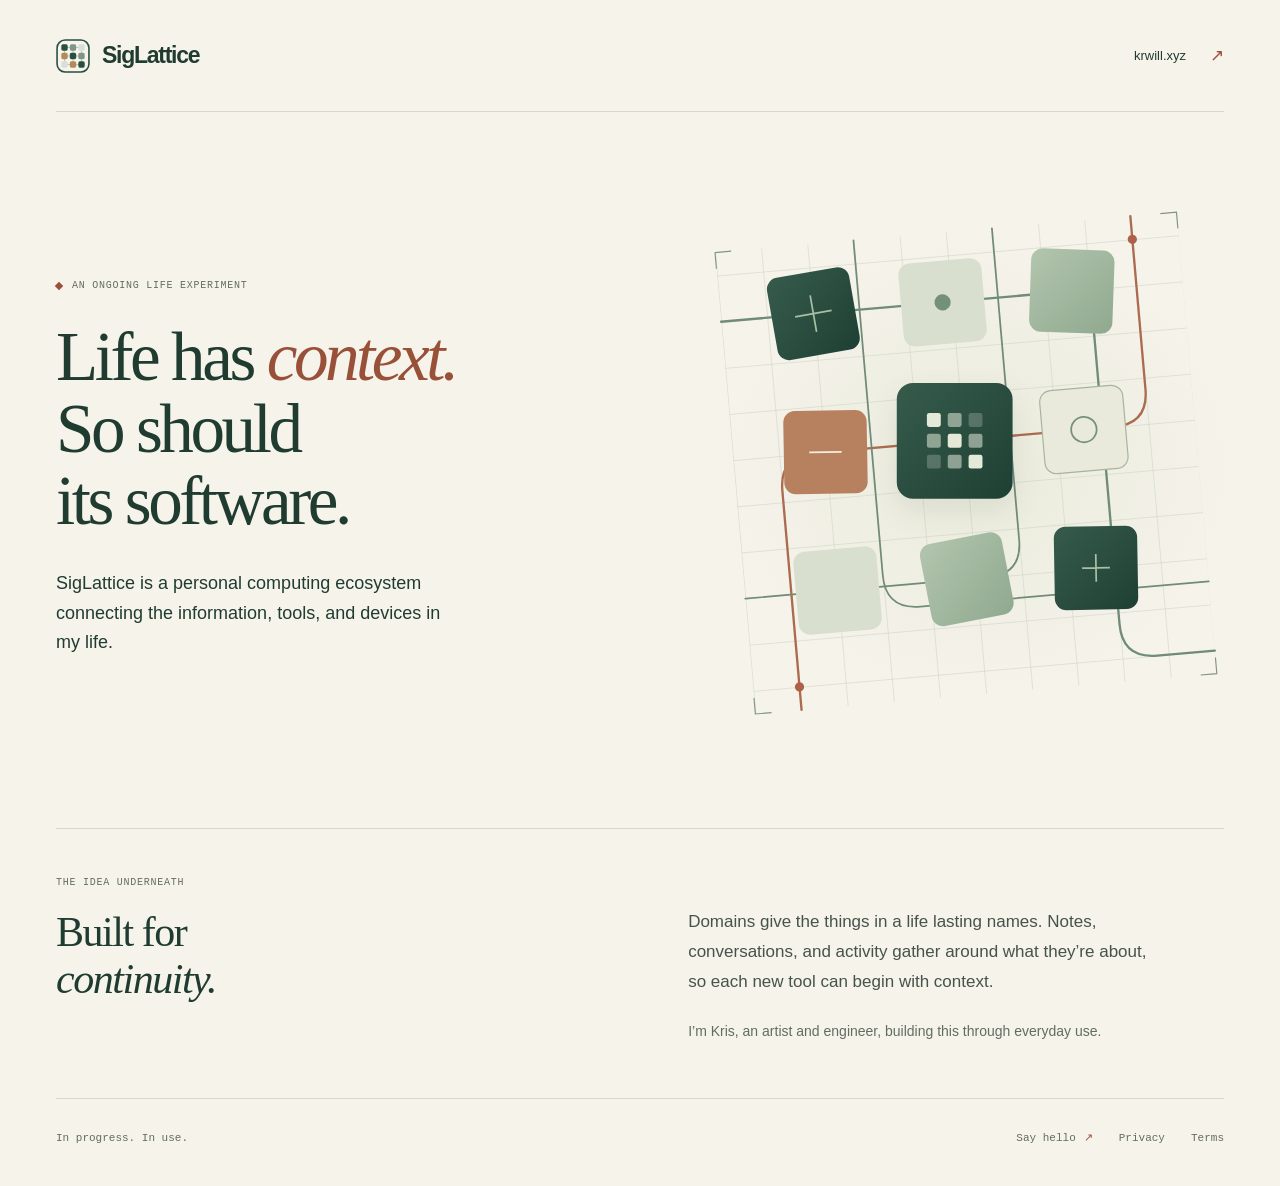
==== commit 8d9519ee: "Publish the approved SigLattice introduction" ====
--- a/index.html
+++ b/index.html
@@ -1,51 +1,68 @@
 <!doctype html>
 <html lang="en">
-  <head>
-    <meta charset="utf-8">
-    <meta name="viewport" content="width=device-width, initial-scale=1">
-    <title>Siglattice</title>
-    <meta name="description" content="life.siglattice.com is a personal life operating system created by Kristopher Williams: durable context, small services, and useful signals working together.">
-    <link rel="icon" href="/assets/siglattice-mark.svg" type="image/svg+xml">
-    <link rel="apple-touch-icon" href="/assets/siglattice-mark-512.png">
-    <link rel="stylesheet" href="/assets/site.css">
-  </head>
-  <body>
-    <main class="page page-home">
-      <section class="frame hero">
-        <nav class="topbar" aria-label="Primary navigation">
-          <a class="wordmark" href="/" aria-current="page"><img src="/assets/siglattice-mark.svg" alt="">Siglattice</a>
-          <div class="nav-links">
-            <a href="/privacy-policy/">Privacy</a>
-            <a href="/terms-of-service/">Terms</a>
-          </div>
-        </nav>
-
-        <div class="hero-copy">
-          <p class="eyebrow">A personal life operating system</p>
-          <h1>life.siglattice.com</h1>
-          <p class="lede">A working system created by <a href="https://krwill.xyz/">Kristopher Williams</a> to give everyday signals durable context. Atlas connects small, observable services across calendars, tasks, documents, home signals, and personal memory so they can become useful without becoming opaque.</p>
+<head>
+  <meta charset="utf-8">
+  <meta name="viewport" content="width=device-width, initial-scale=1">
+  <title>SigLattice — a life in context</title>
+  <meta name="description" content="A personal computing ecosystem connecting information, tools, and devices around the things in a life. An ongoing experiment by Kris.">
+  <link rel="canonical" href="https://siglattice.com/">
+  <meta property="og:title" content="SigLattice — a life in context">
+  <meta property="og:description" content="Life has context. So should its software. An ongoing experiment in personal computing.">
+  <meta property="og:type" content="website">
+  <meta property="og:url" content="https://siglattice.com/">
+  <meta name="theme-color" content="#f6f3eb">
+  <link rel="icon" href="/assets/siglattice-mark.svg" type="image/svg+xml">
+  <link rel="apple-touch-icon" href="/assets/siglattice-mark-512.png">
+  <link rel="stylesheet" href="/assets/primer.css">
+</head>
+<body>
+  <a class="skip-link" href="#introduction">Skip to introduction</a>
+  <div class="page">
+    <header class="masthead">
+      <a class="identity" href="/" aria-label="SigLattice home"><img src="/assets/siglattice-mark.svg" alt="" width="34" height="34"><span>SigLattice</span></a>
+      <a class="maker" href="https://krwill.xyz/">krwill.xyz <span aria-hidden="true">↗</span></a>
+    </header>
+    <main id="introduction">
+      <section class="opening" aria-labelledby="title">
+        <div class="opening-copy">
+          <p class="eyebrow"><span class="small-mark" aria-hidden="true"></span>An ongoing life experiment</p>
+          <h1 id="title">Life has <em>context.</em><br>So should<br>its software.</h1>
+          <p class="lead">SigLattice is a personal computing ecosystem connecting the information, tools, and devices in my life.</p>
         </div>
-
-        <div class="principles" aria-label="Operating principles">
-          <article>
-            <h2>Capture once</h2>
-            <p>Keep the source intact, record its provenance, and avoid multiplying copies without purpose.</p>
-          </article>
-          <article>
-            <h2>Context over time</h2>
-            <p>Durable domains let facts, interpretations, and corrections accumulate without pretending they are the same thing.</p>
-          </article>
-          <article>
-            <h2>Useful at the surface</h2>
-            <p>Small services turn that context into timely views and actions while remaining inspectable underneath.</p>
-          </article>
+        <div class="artwork" aria-hidden="true">
+          <svg class="lattice" viewBox="0 0 480 520" xmlns="http://www.w3.org/2000/svg">
+            <defs>
+              <pattern id="paper-grid" width="40" height="40" patternUnits="userSpaceOnUse"><path d="M40 0H0V40" fill="none" stroke="#c6cec0" stroke-width=".8"/></pattern>
+              <linearGradient id="tile-green" x1="0" y1="0" x2="1" y2="1"><stop stop-color="#365b4b"/><stop offset="1" stop-color="#1e4034"/></linearGradient>
+              <linearGradient id="tile-sage" x1="0" y1="0" x2="1" y2="1"><stop stop-color="#b3c5ae"/><stop offset="1" stop-color="#8fa98f"/></linearGradient>
+            </defs>
+            <rect class="grid-field" x="40" y="60" width="400" height="400" fill="url(#paper-grid)"/>
+            <path d="M40 60h14M40 60v14M440 446v14h-14M426 60h14v14M40 446v14h14" fill="none" stroke="#819583" stroke-width="1"/>
+            <g class="threads" fill="none" stroke-linecap="round" stroke-linejoin="round">
+              <path d="M40 120H330Q360 120 360 150V410Q360 440 390 440H440" stroke="#718b79" stroke-width="2"/>
+              <path d="M80 460V270Q80 240 110 240H370Q400 240 400 210V60" stroke="#ac6b4f" stroke-width="2"/>
+              <path d="M160 60V350Q160 380 190 380H440" stroke="#718b79" stroke-width="1.5"/>
+              <path d="M40 360H250Q280 360 280 330V60" stroke="#718b79" stroke-width="1.5"/>
+            </g>
+            <g class="tile tile-one"><rect x="84" y="84" width="72" height="72" rx="10" fill="url(#tile-green)"/><path d="M104 120h32M120 104v32" stroke="#a9bea3" stroke-width="1.5"/></g>
+            <g class="tile tile-two"><rect x="196" y="84" width="72" height="72" rx="10" fill="#d8dfcf"/><circle cx="232" cy="120" r="7" fill="#749177"/></g>
+            <g class="tile tile-three"><rect x="308" y="84" width="72" height="72" rx="10" fill="url(#tile-sage)"/></g>
+            <g class="tile tile-four"><rect x="84" y="204" width="72" height="72" rx="10" fill="#b78160"/><path d="M106 240h28" stroke="#f6eedc" stroke-width="1.5"/></g>
+            <g class="tile tile-center"><rect x="182" y="190" width="100" height="100" rx="14" fill="url(#tile-green)"/><g fill="#e4e9d8"><rect x="208" y="216" width="12" height="12" rx="2"/><rect x="226" y="216" width="12" height="12" rx="2" opacity=".55"/><rect x="244" y="216" width="12" height="12" rx="2" opacity=".25"/><rect x="208" y="234" width="12" height="12" rx="2" opacity=".55"/><rect x="226" y="234" width="12" height="12" rx="2"/><rect x="244" y="234" width="12" height="12" rx="2" opacity=".55"/><rect x="208" y="252" width="12" height="12" rx="2" opacity=".25"/><rect x="226" y="252" width="12" height="12" rx="2" opacity=".55"/><rect x="244" y="252" width="12" height="12" rx="2"/></g></g>
+            <g class="tile tile-six"><rect x="308" y="204" width="72" height="72" rx="10" fill="#e9eadb" stroke="#a6b49b"/><circle cx="344" cy="240" r="11" fill="none" stroke="#789077" stroke-width="1.5"/></g>
+            <g class="tile tile-seven"><rect x="84" y="324" width="72" height="72" rx="10" fill="#d8dfcf"/></g>
+            <g class="tile tile-eight"><rect x="196" y="324" width="72" height="72" rx="10" fill="url(#tile-sage)"/></g>
+            <g class="tile tile-nine"><rect x="308" y="324" width="72" height="72" rx="10" fill="url(#tile-green)"/><path d="M332 360h24m-12-12v24" stroke="#a9bea3" stroke-width="1.5"/></g>
+            <g fill="#ad6146"><circle cx="80" cy="440" r="4"/><circle cx="400" cy="80" r="4"/></g>
+          </svg>
         </div>
-
-        <footer class="site-footer">
-          <span>Created and operated by <a href="https://krwill.xyz/">Kristopher Williams</a></span>
-          <span><a href="mailto:kristopher.williams@fastmail.com">Contact</a></span>
-        </footer>
+      </section>
+      <section class="continuity" aria-labelledby="continuity-title">
+        <div class="section-heading"><p class="eyebrow">The idea underneath</p><h2 id="continuity-title">Built for<br><em>continuity.</em></h2></div>
+        <div class="continuity-copy"><p>Domains give the things in a life lasting names. Notes, conversations, and activity gather around what they’re about, so each new tool can begin with context.</p><p class="author">I’m Kris, an artist and engineer, building this through everyday use.</p></div>
       </section>
     </main>
-  </body>
+    <footer class="footer"><span>In progress. In use.</span><nav aria-label="Contact and policies"><a href="mailto:kristopher.williams@fastmail.com">Say hello <span aria-hidden="true">↗</span></a><a href="/privacy-policy/">Privacy</a><a href="/terms-of-service/">Terms</a></nav></footer>
+  </div>
+</body>
 </html>
--- a/assets/primer.css
+++ b/assets/primer.css
@@ -0,0 +1,100 @@
+/* Hand-authored SigLattice introduction; policies retain site.css. */
+:root {
+  color-scheme: light;
+  --paper: #f6f3eb;
+  --ink: #203c31;
+  --body: #46534a;
+  --muted: #626d60;
+  --line: #d3d9cb;
+  --rust: #995039;
+  --serif: "Iowan Old Style", "Palatino Linotype", Palatino, Georgia, serif;
+  --sans: "Avenir Next", Avenir, "Segoe UI", sans-serif;
+  --mono: ui-monospace, SFMono-Regular, Consolas, monospace;
+}
+* { box-sizing: border-box; }
+html { background: var(--paper); }
+body { margin: 0; color: var(--ink); font-family: var(--sans); -webkit-font-smoothing: antialiased; }
+a { color: inherit; text-decoration-thickness: 1px; text-underline-offset: 5px; }
+a:hover { color: var(--rust); }
+a:focus-visible { outline: 2px solid var(--rust); outline-offset: 5px; }
+::selection { background: #d7dfc9; color: #173628; }
+h1, h2, p { margin: 0; }
+p { text-wrap: pretty; }
+.page { width: min(100% - 112px, 1184px); margin: 0 auto; }
+.skip-link { position: absolute; top: -100px; z-index: 10; background: var(--paper); padding: 14px; }
+.skip-link:focus { top: 8px; }
+.masthead { min-height: 112px; display: flex; justify-content: space-between; align-items: center; border-bottom: 1px solid var(--line); }
+.identity { display: inline-flex; align-items: center; gap: 12px; min-height: 44px; font-size: 23px; letter-spacing: -.055em; font-weight: 550; text-decoration: none; }
+.identity img { display: block; }
+.maker { display: inline-flex; gap: 24px; align-items: center; min-height: 44px; font-size: 13px; text-decoration: none; }
+.maker span { color: var(--rust); font-size: 17px; }
+.opening { display: grid; grid-template-columns: 1.12fr 1fr; align-items: center; gap: 32px; padding: 60px 0 64px; }
+.eyebrow { display: flex; align-items: center; gap: 10px; color: var(--muted); font: 10px/1.6 var(--mono); letter-spacing: .075em; text-transform: uppercase; }
+.small-mark { width: 6px; height: 6px; background: var(--rust); transform: rotate(45deg); flex-shrink: 0; }
+h1 { margin-top: 27px; font: 400 clamp(48px, 5.4vw, 74px)/1.04 var(--serif); letter-spacing: -.05em; }
+h1 em { font-weight: 400; color: var(--rust); }
+.lead { max-width: 440px; margin-top: 32px; color: var(--ink); font-size: 18px; line-height: 1.65; }
+.artwork { position: relative; margin: -10px -20px 0 0; }
+.artwork::before { content: ""; position: absolute; inset: 12% 1% 11% 6%; border-radius: 50%; background: radial-gradient(ellipse, #dce2cc80, #eeeede00 72%); }
+.lattice { position: relative; display: block; width: 100%; height: auto; transform: rotate(-5deg); overflow: visible; }
+.tile { transform-box: fill-box; transform-origin: center; }
+.tile-one { transform: rotate(-5deg); }
+.tile-three { transform: rotate(7deg); }
+.tile-four { transform: rotate(4deg); }
+.tile-center { transform: rotate(5deg); filter: drop-shadow(0 10px 12px #243f3215); }
+.tile-eight { transform: rotate(-6deg); }
+.tile-nine { transform: rotate(4deg); }
+@media (hover: hover) and (prefers-reduced-motion: no-preference) {
+  .tile { transition: transform 650ms cubic-bezier(.22,.68,0,1); }
+  .artwork:hover .tile { transform: rotate(0); }
+}
+.continuity { display: grid; grid-template-columns: 1.12fr 1fr; gap: 32px; padding: 46px 0 54px; border-top: 1px solid var(--line); }
+h2 { margin-top: 18px; font: 400 42px/1.12 var(--serif); letter-spacing: -.035em; }
+h2 em { font-weight: 400; }
+.continuity-copy { padding-top: 32px; max-width: 460px; color: var(--body); font-size: 17px; line-height: 1.75; }
+.author { margin-top: 24px; font-size: 14px; line-height: 1.7; color: var(--muted); }
+.footer { display: flex; justify-content: space-between; align-items: center; gap: 16px; padding: 18px 0 25px; border-top: 1px solid var(--line); color: var(--muted); font: 11px/1.6 var(--mono); }
+.footer nav { display: flex; gap: 26px; }
+.footer a { min-height: 44px; display: inline-flex; align-items: center; gap: 8px; text-decoration: none; }
+.footer a span { color: var(--rust); }
+@media (max-width: 1000px) {
+  .page { width: calc(100% - 72px); }
+  .opening { gap: 14px; padding: 56px 0; }
+  h1 { font-size: clamp(44px, 6.2vw, 65px); }
+  .lead { font-size: 17px; margin-top: 26px; }
+  .artwork { margin-right: -12px; }
+  .continuity { grid-template-columns: .85fr 1fr; gap: 40px; }
+  h2 { font-size: 37px; }
+  .continuity-copy { font-size: 16px; }
+}
+@media (max-width: 680px) {
+  .page { width: calc(100% - 48px); }
+  .masthead { min-height: 83px; }
+  .identity { gap: 9px; font-size: 22px; }
+  .identity img { width: 30px; height: 30px; }
+  .maker { gap: 12px; font-size: 12px; }
+  .opening { grid-template-columns: 1fr; gap: 0; padding: 37px 0 30px; }
+  .eyebrow { font-size: 9px; letter-spacing: .05em; }
+  h1 { margin-top: 22px; font-size: clamp(43px, 11.5vw, 66px); line-height: 1.06; }
+  .lead { max-width: 35ch; margin-top: 26px; font-size: 17px; line-height: 1.65; }
+  .artwork { width: min(100%, 370px); margin: 10px auto -8px; }
+  .lattice { height: 260px; }
+  .continuity { grid-template-columns: 1fr; gap: 22px; padding: 33px 0 36px; }
+  h2 { margin-top: 13px; font-size: 35px; }
+  h2 br { display: none; }
+  h2 em::before { content: " "; }
+  .continuity-copy { padding: 0; max-width: 38ch; font-size: 16px; line-height: 1.75; }
+  .author { margin-top: 20px; font-size: 14px; }
+  .footer { flex-direction: column; align-items: flex-start; gap: 2px; padding: 22px 0; }
+  .footer nav { gap: 28px; }
+}
+@media (max-width: 350px) {
+  .page { width: calc(100% - 40px); }
+  .identity { font-size: 20px; }
+  .identity img { width: 27px; height: 27px; }
+  .maker { font-size: 11px; gap: 8px; }
+  h1 { font-size: 39px; }
+  h2 { font-size: 32px; }
+  .lattice { height: 230px; }
+  .footer nav { gap: 24px; }
+}
